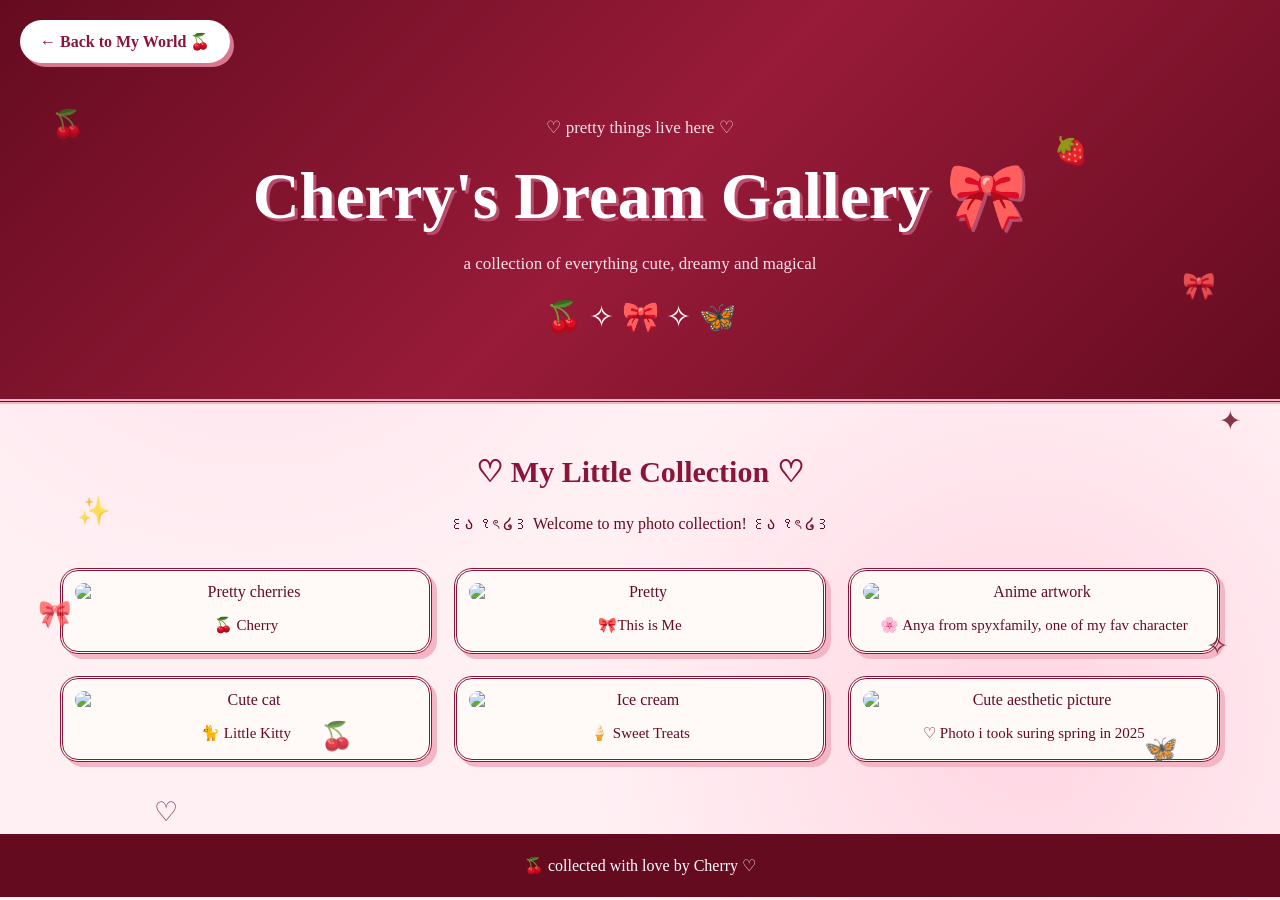
==== gallery.html @ d0e0e77f "Add files via upload" ====
<!DOCTYPE html>
<html lang="en">

<head>
    <meta charset="UTF-8">
    <meta name="viewport" content="width=device-width, initial-scale=1.0">

    <title>Cherry's Gallery 🍒</title>

    <link rel="stylesheet" href="style.css">
    <script src="sparkles.js" defer></script>
</head>

<body class="gallery-page">

    <!-- FLOATING DECORATIONS -->

    <div class="magic-decorations" aria-hidden="true">
        <span>🍒</span>
        <span>🎀</span>
        <span>✨</span>
        <span>🦋</span>
        <span>♡</span>
        <span>🍓</span>
        <span>✧</span>
        <span>🎀</span>
        <span>✦</span>
        <span>🍒</span>
    </div>

    <!-- BACK BUTTON -->

    <a href="index.html" class="back-button">
        ← Back to My World 🍒
    </a>

    <!-- HEADER -->

    <header class="fullpage-header">

        <p>♡ pretty things live here ♡</p>

        <h1>Cherry's Dream Gallery 🎀</h1>

        <p>
            a collection of everything
            cute, dreamy and magical
        </p>

        <div class="hero-emojis">
            🍒 ✧ 🎀 ✧ 🦋
        </div>

    </header>

    <!-- GALLERY -->

    <main class="gallery-content">

        <h2>♡ My Little Collection ♡</h2>

        <p>
           ꒰ა ꣑ৎ ໒꒱ Welcome to my photo collection! ꒰ა ꣑ৎ ໒꒱
        </p>

        <div class="pinterest-grid">

            <div class="photo-card">

                <img
                    src="Images/cherry.jpg"
                    alt="Pretty cherries"
                    loading="lazy"
                >

                <p>🍒 Cherry</p>

            </div>

            <div class="photo-card">

                <img
                    src="Images/kitty.jpg"
                    alt="Cute cat"
                    loading="lazy"
                >

                <p>🐈 Little Kitty</p>

            </div>

            <div class="photo-card">

                <img
                    src="Images/aiphida.jpeg"
                    alt="Pretty"
                    loading="lazy"
                >

                <p>🎀This is Me</p>

            </div>

            <div class="photo-card">

                <img
                    src="Images/icecream.jpg"
                    alt="Ice cream"
                    loading="lazy"
                >

                <p>🍦 Sweet Treats</p>

            </div>

            <div class="photo-card">

                <img
                    src="Images/anya.jpg"
                    alt="Anime artwork"
                    loading="lazy"
                >

                <p>🌸 Anya from spyxfamily, one of my fav character</p>

            </div>

            <div class="photo-card">

                <img
                    src="Images/scenery.jpeg"
                    alt="Cute aesthetic picture"
                    loading="lazy"
                >

                <p>♡ Photo i took suring spring in 2025</p>

            </div>

        </div>

    </main>

    <footer class="fullpage-footer">
        🍒 collected with love by Cherry ♡
    </footer>

</body>
</html>
---- style.css ----
/* =========================================
   🍒 CHERRY'S LITTLE WORLD
   FAIRYTALE × Y2K × COQUETTE × GEN Z
========================================= */


/* COLOUR PALETTE */

:root {
    --cherry: #650b20;
    --wine: #8b1538;
    --rose: #d97791;
    --pink: #f4b6c5;
    --blush: #fff0f4;
    --cream: #fffaf8;
    --white: #ffffff;
}


/* GLOBAL STYLES */

* {
    box-sizing: border-box;
}

html {
    scroll-behavior: smooth;
}

body {
    margin: 0;
    min-height: 100vh;

    background:
        radial-gradient(
            circle at 20% 20%,
            #ffe0eb 0%,
            transparent 35%
        ),
        radial-gradient(
            circle at 80% 80%,
            #ffd6e3 0%,
            transparent 35%
        ),
        #fff0f4;

    color: var(--cherry);
    font-family: Georgia, serif;

    overflow-x: hidden;
}


/* =========================================
   🍒 CHERRY EMOJI CURSOR
========================================= */

@media (pointer: fine) {

    body,
    body * {
        cursor: none !important;
    }

}

.cherry-cursor {
    position: fixed;

    left: -100px;
    top: -100px;

    font-size: 29px;
    line-height: 1;

    transform: translate(-35%, -35%);

    pointer-events: none;

    z-index: 999999;

    opacity: 0;

    transition: opacity 0.15s;
}


/* =========================================
   ✨ CURSOR SPARKLES
========================================= */

.cursor-sparkle {
    position: fixed;

    pointer-events: none;

    z-index: 999998;

    font-size: 19px;

    transform: translate(-50%, -50%);

    animation: sparkleDisappear 0.8s ease-out forwards;
}

@keyframes sparkleDisappear {

    0% {
        opacity: 1;

        transform:
            translate(-50%, -50%)
            scale(1);
    }

    100% {
        opacity: 0;

        transform:
            translate(
                calc(-50% + var(--drift)),
                -65px
            )
            scale(0.2);
    }

}


/* =========================================
   🎀 FLOATING DECORATIONS
========================================= */

.magic-decorations {
    position: fixed;

    inset: 0;

    pointer-events: none;

    overflow: hidden;

    z-index: 5;
}

.magic-decorations span {
    position: absolute;

    font-size: 27px;

    opacity: 0.8;

    animation: fairyFloat 5s ease-in-out infinite;
}

.magic-decorations span:nth-child(1) {
    top: 12%;
    left: 4%;
}

.magic-decorations span:nth-child(2) {
    top: 30%;
    right: 5%;
    animation-delay: 1s;
}

.magic-decorations span:nth-child(3) {
    top: 55%;
    left: 6%;
    animation-delay: 2s;
}

.magic-decorations span:nth-child(4) {
    bottom: 15%;
    right: 8%;
    animation-delay: 0.5s;
}

.magic-decorations span:nth-child(5) {
    bottom: 8%;
    left: 12%;
    animation-delay: 1.5s;
}

.magic-decorations span:nth-child(6) {
    top: 15%;
    right: 15%;
    animation-delay: 2.5s;
}

.magic-decorations span:nth-child(7) {
    top: 70%;
    right: 4%;
    animation-delay: 3s;
}

.magic-decorations span:nth-child(8) {
    bottom: 30%;
    left: 3%;
    animation-delay: 1.8s;
}

.magic-decorations span:nth-child(9) {
    top: 45%;
    right: 3%;
    animation-delay: 0.8s;
}

.magic-decorations span:nth-child(10) {
    top: 80%;
    left: 25%;
    animation-delay: 2.2s;
}

@keyframes fairyFloat {

    0%, 100% {
        transform:
            translateY(0)
            rotate(-8deg);
    }

    50% {
        transform:
            translateY(-25px)
            rotate(8deg);
    }

}


/* =========================================
   🏰 HOMEPAGE CONTAINER
========================================= */

.site-container {
    width: min(1100px, calc(100% - 30px));

    margin: 35px auto;

    background: var(--cream);

    border: 4px double var(--wine);

    border-radius: 20px;

    overflow: hidden;

    position: relative;

    box-shadow:
        0 0 25px #f4b6c580,
        0 15px 35px #650b2020;

    animation: websiteEntrance 0.9s ease-out;
}

@keyframes websiteEntrance {

    from {
        opacity: 0;
        transform: translateY(30px);
    }

    to {
        opacity: 1;
        transform: translateY(0);
    }

}


/* =========================================
   🎀 HOMEPAGE HEADER
========================================= */

.site-header {
    background:
        linear-gradient(
            135deg,
            #650b20,
            #981b39,
            #650b20
        );

    color: white;

    text-align: center;

    padding: 45px 20px;
}

.site-header h1 {
    font-size: clamp(30px, 5vw, 48px);

    margin: 15px 0;

    text-shadow:
        3px 3px #b84c6c,
        0 0 15px #ff9eb580;

    animation: titleFloat 3s ease-in-out infinite;
}

@keyframes titleFloat {

    0%, 100% {
        transform: translateY(0);
    }

    50% {
        transform: translateY(-7px);
    }

}

.subtitle {
    font-size: 16px;
    color: #ffe0e9;
}

.header-decoration {
    font-size: 23px;

    letter-spacing: 8px;

    animation: decorationGlow 3s ease-in-out infinite;
}

@keyframes decorationGlow {

    0%, 100% {
        opacity: 0.6;
        transform: scale(1);
    }

    50% {
        opacity: 1;
        transform: scale(1.08);
    }

}


/* =========================================
   🍒 SCROLLING MARQUEE
========================================= */

.cherry-marquee {
    background: #f8d4df;

    overflow: hidden;

    border-top: 2px solid var(--wine);
    border-bottom: 2px solid var(--wine);

    padding: 12px 0;
}

.marquee-track {
    display: flex;

    width: max-content;

    animation: marqueeMove 25s linear infinite;
}

.marquee-track span {
    flex-shrink: 0;

    padding-right: 50px;

    font-size: 14px;

    font-weight: bold;

    white-space: nowrap;
}

@keyframes marqueeMove {

    from {
        transform: translateX(0);
    }

    to {
        transform: translateX(-50%);
    }

}


/* =========================================
   🦋 HOMEPAGE LAYOUT
========================================= */

.home-layout {
    display: flex;

    align-items: flex-start;

    gap: 25px;

    padding: 25px;
}


/* =========================================
   🎀 SIDEBAR
========================================= */

.fairy-sidebar {
    width: 230px;

    flex-shrink: 0;

    background: #fff0f4;

    border: 3px double var(--wine);

    border-radius: 15px;

    padding: 15px;

    text-align: center;

    animation: sidebarEntrance 0.9s ease-out;
}

@keyframes sidebarEntrance {

    from {
        opacity: 0;
        transform: translateX(-30px);
    }

    to {
        opacity: 1;
        transform: translateX(0);
    }

}

.sidebar-title {
    background: var(--cherry);

    color: white;

    padding: 13px 5px;

    border-radius: 10px;

    font-weight: bold;

    margin-bottom: 15px;
}


/* NAVIGATION BUTTONS */

.fairy-nav {
    display: flex;

    flex-direction: column;

    gap: 12px;
}

.fairy-nav a {
    display: block;

    background: var(--wine);

    color: white;

    padding: 12px;

    border-radius: 10px;

    text-decoration: none;

    transition:
        transform 0.3s,
        background 0.3s,
        box-shadow 0.3s;
}

.fairy-nav a:hover {
    background: var(--rose);

    color: var(--cherry);

    transform:
        translateX(7px)
        rotate(-2deg);

    box-shadow: 4px 4px var(--pink);
}


/* SIDEBAR BOXES */

.sidebar-note,
.sidebar-status {
    margin-top: 20px;

    padding: 15px 10px;

    background: white;

    border: 2px dashed var(--rose);

    border-radius: 12px;
}

.sidebar-note h3,
.sidebar-status h3 {
    font-size: 16px;
}

.sidebar-note p,
.sidebar-status p {
    font-size: 13px;
    line-height: 1.7;
}


/* =========================================
   🍒 HOMEPAGE CONTENT
========================================= */

.home-content {
    flex: 1;

    min-width: 0;
}

.welcome-card,
.quote-card,
.mini-card {
    background: white;

    border: 3px double var(--wine);

    border-radius: 18px;

    padding: 30px;

    text-align: center;

    box-shadow: 5px 5px 0 var(--pink);

    transition: 0.3s;
}

.welcome-card:hover,
.quote-card:hover,
.mini-card:hover {
    transform: translateY(-5px);

    box-shadow: 8px 8px 0 var(--rose);
}

.welcome-card h2,
.quote-card h2 {
    color: var(--wine);

    font-size: 27px;
}

.welcome-card p {
    line-height: 1.8;
}

.card-decoration {
    font-size: 25px;

    animation: fairyFloat 4s ease-in-out infinite;
}

.welcome-emojis {
    font-size: 26px;

    margin: 20px 0;

    animation: decorationGlow 3s infinite;
}


/* BUTTON */

.fairy-button {
    display: inline-block;

    background: var(--wine);

    color: white;

    padding: 13px 25px;

    border-radius: 25px;

    text-decoration: none;

    transition: 0.3s;
}

.fairy-button:hover {
    background: var(--rose);

    color: var(--cherry);

    transform: scale(1.07);
}


/* MINI CARDS */

.home-cards {
    display: grid;

    grid-template-columns: repeat(2, 1fr);

    gap: 20px;

    margin-top: 25px;
}

.mini-card {
    padding: 20px;
}

.mini-card h3 {
    color: var(--wine);
}

.mini-card p {
    line-height: 1.6;
}

.mini-card a {
    color: var(--wine);
    font-weight: bold;
}


/* QUOTE */

.quote-card {
    margin-top: 25px;
}

.quote-stars {
    font-size: 25px;
    color: var(--rose);
}


/* =========================================
   🎀 FOOTER
========================================= */

.site-footer,
.fullpage-footer {
    background: var(--cherry);

    color: white;

    text-align: center;

    padding: 22px;

    animation: footerGlow 5s ease-in-out infinite;
}

@keyframes footerGlow {

    0%, 100% {
        background: #650b20;
    }

    50% {
        background: #981b39;
    }

}


/* =========================================
   🦋 FULL-PAGE ABOUT & GALLERY HEADERS
========================================= */

.fullpage-header {
    background:
        linear-gradient(
            135deg,
            #650b20,
            #981b39,
            #650b20
        );

    color: white;

    text-align: center;

    padding: 100px 20px 65px;

    border-bottom: 5px double var(--pink);
}

.fullpage-header h1 {
    font-size: clamp(35px, 6vw, 65px);

    margin: 20px 0;

    text-shadow: 3px 3px #b84c6c;

    animation: titleFloat 3s ease-in-out infinite;
}

.fullpage-header p {
    color: #ffe1e9;

    font-size: 17px;
}

.hero-emojis {
    font-size: 30px;

    margin-top: 25px;

    animation: fairyFloat 4s infinite;
}


/* BACK BUTTON */

.back-button {
    position: absolute;

    top: 20px;
    left: 20px;

    z-index: 100;

    background: white;

    color: var(--wine);

    padding: 12px 20px;

    border-radius: 25px;

    text-decoration: none;

    font-weight: bold;

    box-shadow: 4px 4px var(--rose);

    transition: 0.3s;
}

.back-button:hover {
    transform: scale(1.08);

    background: var(--pink);
}


/* =========================================
   🍒 ABOUT ME PAGE
========================================= */

.fullpage-content {
    max-width: 1100px;

    margin: 50px auto;

    padding: 0 20px;
}

.about-grid {
    display: grid;

    grid-template-columns: repeat(2, minmax(0, 1fr));

    gap: 25px;
}

.fairy-card {
    background: var(--cream);

    border: 3px double var(--wine);

    border-radius: 20px;

    padding: 35px;

    text-align: center;

    box-shadow: 6px 6px 0 var(--pink);

    transition: 0.3s;

    animation: websiteEntrance 0.8s ease-out;
}

.fairy-card:hover {
    transform:
        translateY(-8px)
        rotate(1deg);

    box-shadow: 9px 9px 0 var(--rose);
}

.fairy-card h2 {
    color: var(--wine);

    border-bottom: 2px dashed var(--pink);

    padding-bottom: 15px;
}

.fairy-card p {
    line-height: 1.8;
}


/* INTEREST GRID */

.interest-grid {
    display: grid;

    grid-template-columns: repeat(2, 1fr);

    gap: 12px;
}

.interest-grid div {
    background: #f8d6df;

    padding: 14px 8px;

    border: 2px solid var(--rose);

    border-radius: 12px;

    transition: 0.3s;
}

.interest-grid div:hover {
    background: var(--wine);

    color: white;

    transform:
        scale(1.05)
        rotate(-3deg);
}


/* FACTS */

.facts-list {
    background: #fff0f4;

    border: 2px dashed var(--rose);

    padding: 15px;

    border-radius: 12px;

    text-align: left;
}


/* =========================================
   🎀 GALLERY PAGE
========================================= */

.gallery-content {
    max-width: 1200px;

    margin: 50px auto;

    padding: 0 20px;

    text-align: center;
}

.gallery-content h2 {
    color: var(--wine);

    font-size: 30px;
}

.pinterest-grid {
    columns: 3;

    column-gap: 22px;

    margin-top: 35px;
}

.photo-card {
    break-inside: avoid;

    margin-bottom: 22px;

    background: var(--cream);

    border: 3px double var(--wine);

    border-radius: 18px;

    padding: 12px;

    box-shadow: 5px 5px 0 var(--pink);

    transition: 0.3s;
}

.photo-card:hover {
    transform:
        translateY(-8px)
        rotate(2deg);

    box-shadow: 8px 8px 0 var(--rose);
}

.photo-card img {
    display: block;

    width: 100%;

    height: auto;

    border-radius: 12px;
}

.photo-card p {
    font-size: 15px;

    margin: 15px 0 5px;
}


/* =========================================
   📱 RESPONSIVE DESIGN
========================================= */

@media (max-width: 800px) {

    .home-layout {
        flex-direction: column;
    }

    .fairy-sidebar {
        width: 100%;
    }

    .home-content {
        width: 100%;
    }

    .about-grid {
        grid-template-columns: 1fr;
    }

    .pinterest-grid {
        columns: 2;
    }

}

@media (max-width: 500px) {

    .site-container {
        width: calc(100% - 16px);

        margin: 8px auto;
    }

    .home-layout {
        padding: 15px;
    }

    .home-cards {
        grid-template-columns: 1fr;
    }

    .pinterest-grid {
        columns: 1;
    }

    .fullpage-header {
        padding-top: 110px;
    }

    .back-button {
        font-size: 12px;

        padding: 10px 14px;
    }

    .welcome-card {
        padding: 20px;
    }

}


/* =========================================
   ♡ REDUCED MOTION SUPPORT
========================================= */

@media (prefers-reduced-motion: reduce) {

    *,
    *::before,
    *::after {
        animation-duration: 0.01ms !important;
        animation-iteration-count: 1 !important;
        transition-duration: 0.01ms !important;
        scroll-behavior: auto !important;
    }

    .marquee-track {
        animation: none;
    }

    .cursor-sparkle {
        display: none;
    }

}



/* =========================================
   💌 CHERRY'S SECRET FAIRYTALE DIARY
========================================= */


/* DIARY BACKGROUND */

body.diary-page {
    background:
        radial-gradient(
            circle at 20% 30%,
            #ffe0eb,
            transparent 40%
        ),
        radial-gradient(
            circle at 80% 70%,
            #ffd6e3,
            transparent 40%
        ),
        #fff0f4;

    min-height: 100vh;
}


/* DIARY HEADER */

.diary-header {
    background: linear-gradient(
        135deg,
        #650b20,
        #a12b50,
        #650b20
    );
}


/* MAIN DIARY CONTAINER */

.diary-container {
    max-width: 900px;

    margin: 50px auto;

    padding: 0 20px;
}


/* DIARY INTRODUCTION */

.diary-intro {
    text-align: center;

    margin-bottom: 45px;

    animation: diaryAppear 1s ease-out;
}

.diary-intro h2 {
    font-size: 35px;

    color: #8b1538;

    text-shadow: 2px 2px #f4b6c5;
}

.diary-intro p {
    font-size: 16px;

    line-height: 1.8;
}


/* VINTAGE DIARY PAPER */

.diary-paper {
    position: relative;

    background:
        repeating-linear-gradient(
            to bottom,
            #fffaf8 0px,
            #fffaf8 34px,
            #f8dce4 35px
        );

    border: 3px double #8b1538;

    border-radius: 18px;

    padding: 40px;

    margin-bottom: 40px;

    box-shadow:
        8px 8px 0 #f4b6c5,
        0 10px 25px #650b2015;

    transition: 0.4s;

    animation: diaryAppear 0.9s ease-out;
}


/* PAPER HOVER ANIMATION */

.diary-paper:hover {
    transform:
        translateY(-8px)
        rotate(-1deg);

    box-shadow:
        12px 12px 0 #d97791,
        0 15px 30px #650b2020;
}


/* DIARY DATE */

.diary-date {
    display: inline-block;

    background: #8b1538;

    color: white;

    padding: 10px 18px;

    border-radius: 20px;

    font-size: 14px;

    margin-bottom: 20px;
}


/* DIARY TITLES */

.diary-paper h2 {
    color: #8b1538;

    font-size: 27px;

    border-bottom: 2px dashed #d97791;

    padding-bottom: 15px;
}


/* DIARY WRITING */

.diary-paper p {
    font-size: 16px;

    color: #650b20;

    line-height: 2;

    margin-bottom: 18px;
}


/* SIGNATURE */

.diary-signature {
    font-style: italic;

    font-size: 18px !important;

    color: #a12b50 !important;

    text-align: right;

    margin-top: 25px;
}


/* CUTE STICKERS */

.diary-stickers {
    position: absolute;

    bottom: 15px;
    left: 20px;

    font-size: 23px;

    animation: stickerFloat 3s ease-in-out infinite;
}

@keyframes stickerFloat {

    0%, 100% {
        transform: rotate(-8deg) translateY(0);
    }

    50% {
        transform: rotate(8deg) translateY(-7px);
    }

}


/* DIARY ENDING */

.diary-ending {
    background: #fffaf8;

    border: 3px double #8b1538;

    border-radius: 20px;

    padding: 35px;

    text-align: center;

    box-shadow: 6px 6px 0 #f4b6c5;

    margin-top: 50px;

    animation: diaryAppear 1s ease-out;
}

.diary-ending h2 {
    color: #8b1538;

    font-size: 28px;
}


/* DIARY ENTRANCE ANIMATION */

@keyframes diaryAppear {

    from {
        opacity: 0;

        transform: translateY(35px);
    }

    to {
        opacity: 1;

        transform: translateY(0);
    }

}


/* MOBILE FRIENDLY */

@media (max-width: 600px) {

    .diary-container {
        padding: 0 15px;
    }

    .diary-paper {
        padding: 25px;
    }

    .diary-paper h2 {
        font-size: 22px;
    }

    .diary-intro h2 {
        font-size: 28px;
    }

    .diary-stickers {
        position: static;

        margin-top: 20px;
    }

}


/* REDUCED MOTION */

@media (prefers-reduced-motion: reduce) {

    .diary-intro,
    .diary-paper,
    .diary-ending,
    .diary-stickers {
        animation: none;
    }

    .diary-paper {
        transition: none;
    }

}









/* 🍒 CUTE ANIMATED WELCOME GIF */

.welcome-gif {
    display: flex;
    justify-content: center;
    align-items: center;

    margin: 20px auto;
}

.welcome-gif img {
    width: 500px;
    max-width: 100%;
    height: auto;

    border-radius: 15px;

    animation: gifFloat 3s ease-in-out infinite;
}

/* ✨ FLOATING ANIMATION */

@keyframes gifFloat {

    0%, 100% {
        transform: translateY(0);
    }

    50% {
        transform: translateY(-12px);
    }
}



/* 🍒 DARK RED GLOWING GIF BORDER */

.welcome-gif img {
    width: 500px;
    max-width: 100%;
    height: auto;

    border: 3px solid #650b20;
    border-radius: 15px;

    box-shadow:
        0 0 10px #650b20,
        0 0 20px #8b1538,
        0 0 35px #650b20;

    animation: cherryGlow 3s ease-in-out infinite;
}

/* ✨ ANIMATED DARK RED GLOW */

@keyframes cherryGlow {
    0%, 100% {
        box-shadow:
            0 0 8px #650b20,
            0 0 15px #8b1538,
            0 0 25px #650b20;

        transform: translateY(0);
    }

    50% {
        box-shadow:
            0 0 15px #8b1538,
            0 0 30px #650b20,
            0 0 50px #981b39;

        transform: translateY(-8px);
    }
}


/* 🖤 BIG GOTHIC FAIRYTALE DECORATION */

.gothic-decoration {
    width: 100%;
    text-align: center;

    font-size: clamp(35px, 6vw, 85px);
    color: #ffd6e0;

    letter-spacing: 5px;
    white-space: nowrap;

    margin: 0 auto 20px;

    text-shadow:
        0 0 10px #ff9eb5,
        0 0 20px #d97791,
        0 0 40px #8b1538;

    animation: gothicGlow 3s ease-in-out infinite;
}

/* 📱 ADJUST SIZE ON SMALL SCREENS */

@media (max-width: 600px) {
    .gothic-decoration {
        font-size: clamp(20px, 5vw, 35px);
        letter-spacing: 0;
    }
}





/* 🍒 BOTTOM LEFT FAIRYTALE DECORATION */

.corner-art-bottom-left {
    position: fixed;
    bottom: 15px;
    left: 15px;

    z-index: 0;
    pointer-events: none;

    color: #8b1538;
    opacity: 0.8;

    animation: littleCornerFloat 4s ease-in-out infinite;
}

.corner-art-bottom-left pre {
    font-family: "Noto Sans Mono", "DejaVu Sans Mono", monospace;
    font-size: 4px;
    line-height: 1.2;
    white-space: pre;
    margin: 0;
}

@keyframes littleCornerFloat {
    0%, 100% {
        transform: translateY(0);
    }

    50% {
        transform: translateY(-10px);
    }
}

/* Hide on smaller screens */

@media (max-width: 1100px) {
    .corner-art-bottom-left {
        display: none;
    }
}

/* Reduce animation when requested */

@media (prefers-reduced-motion: reduce) {
    .corner-art-bottom-left {
        animation: none;
    }
}


/* 🎀 ANIMATED SIDE DECORATIONS */

.side-art-left {
    animation: cuteSideFloat 4s ease-in-out infinite;
}

.side-art-right {
    animation: cuteSideFloatRight 4s ease-in-out infinite;
}

/* ✨ LEFT DECORATION FLOATING */

@keyframes cuteSideFloat {
    0%, 100% {
        transform: translateY(0) rotate(-3deg);
    }

    50% {
        transform: translateY(-18px) rotate(3deg);
    }
}

/* ✨ RIGHT DECORATION FLOATING */

@keyframes cuteSideFloatRight {
    0%, 100% {
        transform: scaleX(-1) translateY(0) rotate(-3deg);
    }

    50% {
        transform: scaleX(-1) translateY(-18px) rotate(3deg);
    }
}

/* ♡ GENTLE ANIMATION */

.side-art {
    transition: opacity 0.3s ease;
}

/* 📱 ACCESSIBILITY */

@media (prefers-reduced-motion: reduce) {
    .side-art-left,
    .side-art-right {
        animation: none;
    }
}










/* 🎀 BOTTOM RIGHT ASCII DECORATION */

.corner-art-bottom-right {
    position: fixed;
    bottom: 20px;
    right: 15px;

    z-index: 0;
    pointer-events: none;

    color: #8b1538;
    opacity: 0.85;

    animation: rightCornerFloat 5s ease-in-out infinite;
}

/* 🎀 BIG BOTTOM-RIGHT DECORATION */

.corner-art-bottom-right pre {
    font-family: "Noto Sans Mono", "DejaVu Sans Mono", monospace;

    font-size: 9px;
    line-height: 1.2;

    white-space: pre;
    margin: 0;
}


/* ✨ FLOATING ANIMATION */

@keyframes rightCornerFloat {
    0%, 100% {
        transform: translateY(0) rotate(0deg);
    }

    50% {
        transform: translateY(-15px) rotate(2deg);
    }
}

/* 📱 HIDE DECORATION ON SMALL SCREENS */

@media (max-width: 1100px) {
    .corner-art-bottom-right {
        display: none;
    }
}

/* ♡ ACCESSIBILITY */

@media (prefers-reduced-motion: reduce) {
    .corner-art-bottom-right {
        animation: none;
    }
}
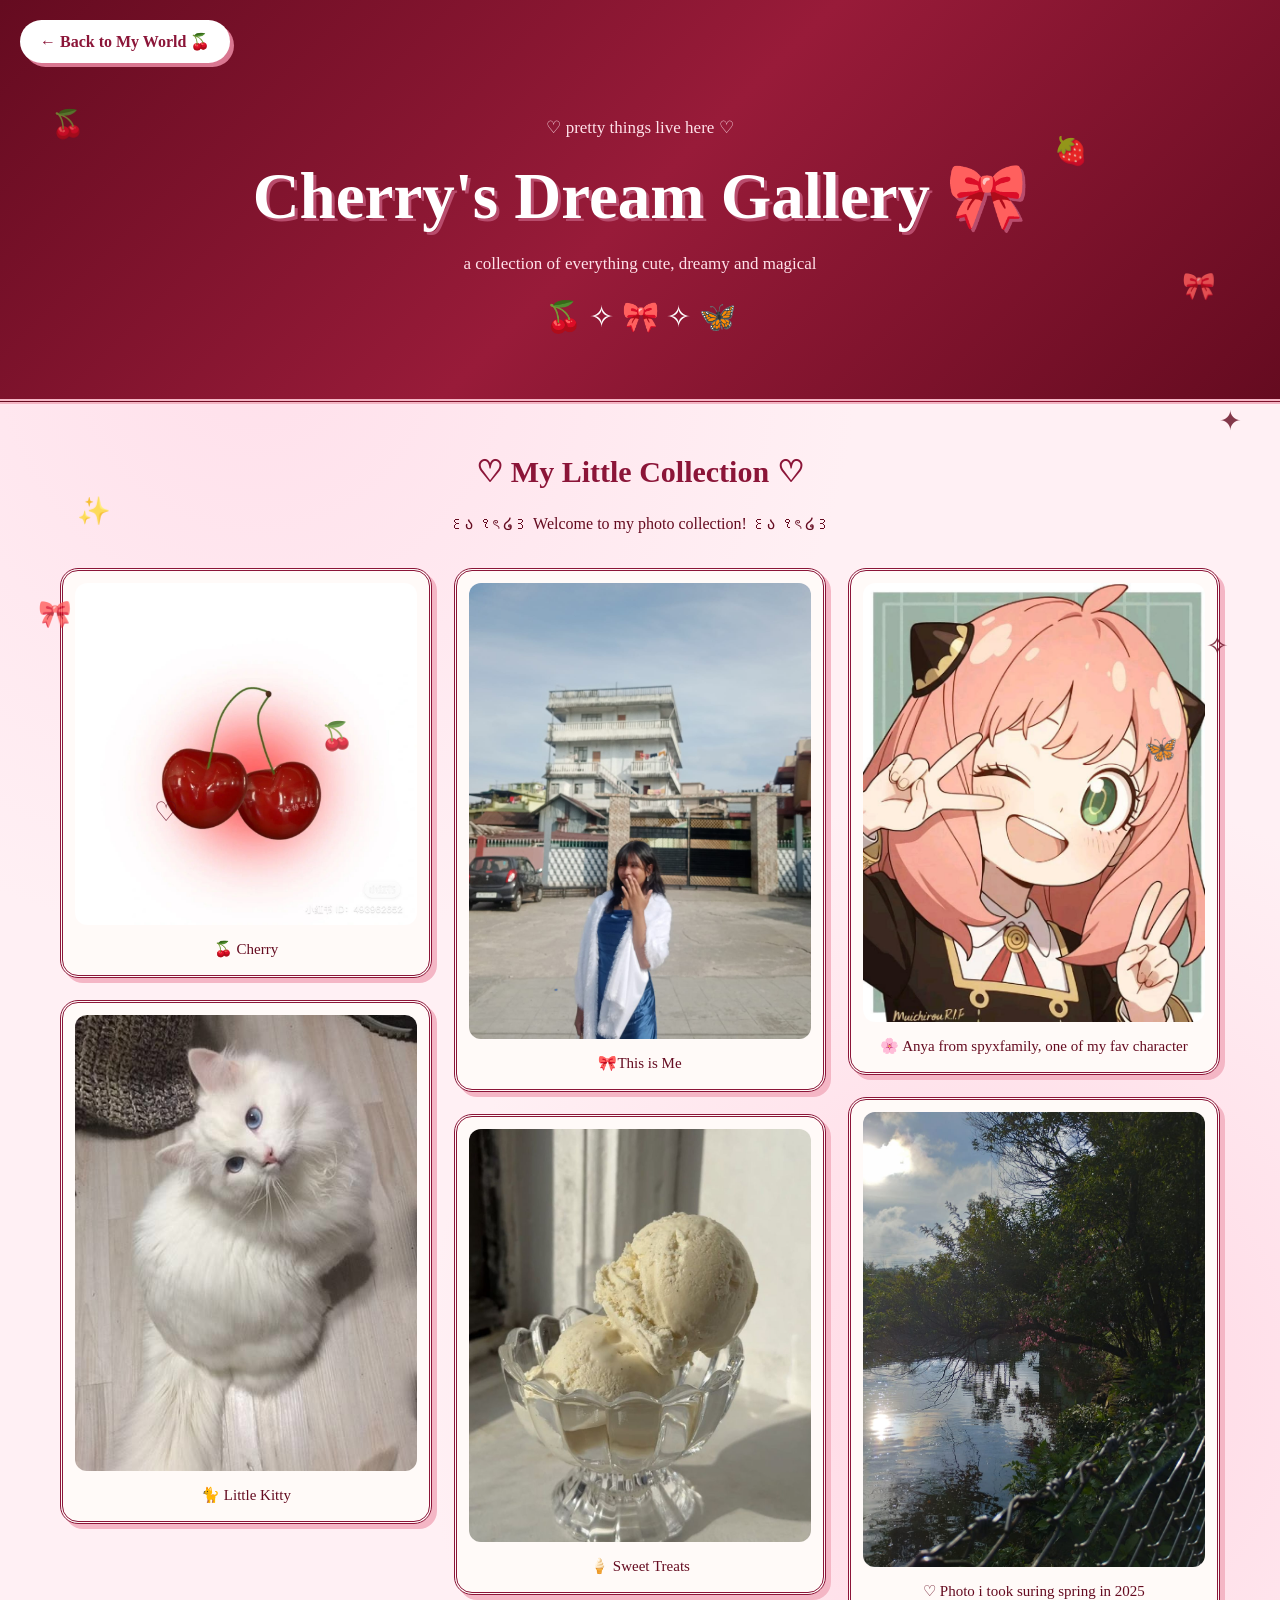
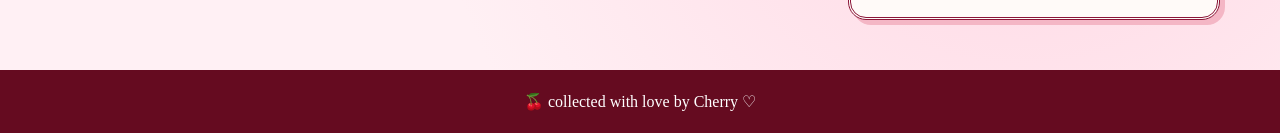
==== commit 93f07163: "Update gallery.html" ====
--- a/gallery.html
+++ b/gallery.html
@@ -68,7 +68,7 @@
             <div class="photo-card">
 
                 <img
-                    src="Images/cherry.jpg"
+                    src="cherry.jpg"
                     alt="Pretty cherries"
                     loading="lazy"
                 >
@@ -80,7 +80,7 @@
             <div class="photo-card">
 
                 <img
-                    src="Images/kitty.jpg"
+                    src="kitty.jpg"
                     alt="Cute cat"
                     loading="lazy"
                 >
@@ -92,7 +92,7 @@
             <div class="photo-card">
 
                 <img
-                    src="Images/aiphida.jpeg"
+                    src="aiphida.jpeg"
                     alt="Pretty"
                     loading="lazy"
                 >
@@ -104,7 +104,7 @@
             <div class="photo-card">
 
                 <img
-                    src="Images/icecream.jpg"
+                    src="icecream.jpg"
                     alt="Ice cream"
                     loading="lazy"
                 >
@@ -116,7 +116,7 @@
             <div class="photo-card">
 
                 <img
-                    src="Images/anya.jpg"
+                    src="anya.jpg"
                     alt="Anime artwork"
                     loading="lazy"
                 >
@@ -128,7 +128,7 @@
             <div class="photo-card">
 
                 <img
-                    src="Images/scenery.jpeg"
+                    src="scenery.jpeg"
                     alt="Cute aesthetic picture"
                     loading="lazy"
                 >
@@ -146,4 +146,4 @@
     </footer>
 
 </body>
-</html>+</html>
